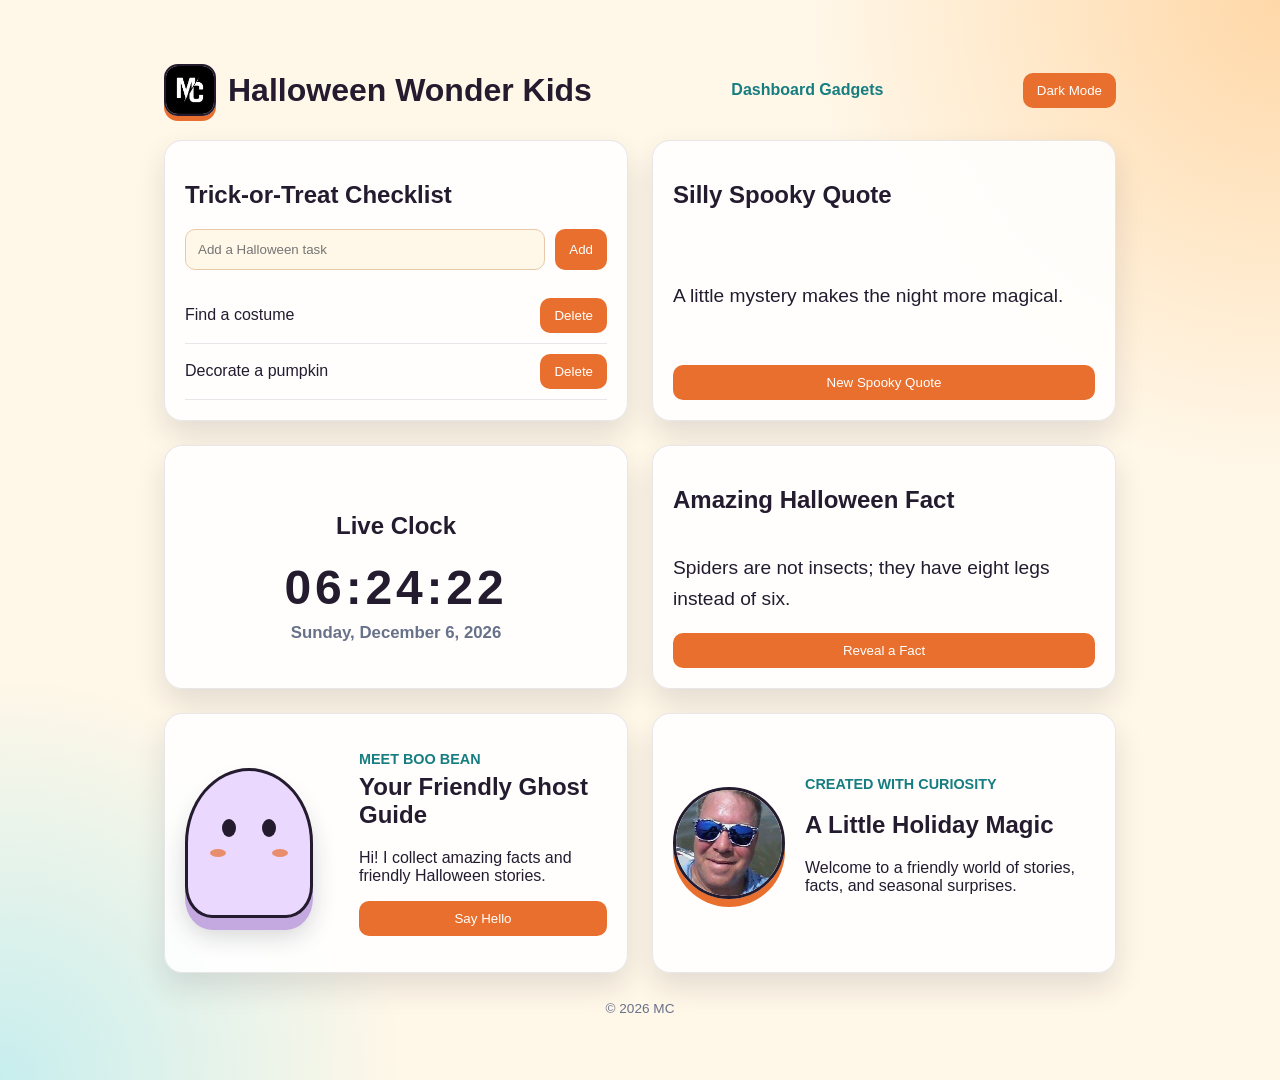
==== index.html @ c5d3e836 "Create Halloween Wonder Kids project" ====
<!DOCTYPE html>
<html lang="en">
  <head>
    <meta charset="UTF-8" />
    <meta name="viewport" content="width=device-width, initial-scale=1.0" />
    <title>Halloween Wonder Kids</title>
    <link rel="stylesheet" href="style.css" />
  </head>
  <body class="halloween-theme">
    <div class="leaf-layer" aria-hidden="true"></div>
    <div class="ghost-layer" aria-hidden="true"></div>
    <div class="app">
      <header class="topbar">
        <div class="brand-lockup">
          <img src="mc-logo.jpg" alt="MC logo" class="brand-logo" />
          <h1>Halloween Wonder Kids</h1>
        </div>
        <nav class="page-nav">
          <a href="index.html">Dashboard</a>
          <a href="gadgets.html">Gadgets</a>
        </nav>
        <button id="theme-toggle">Dark Mode</button>
      </header>

      <main class="grid">
        <section class="card">
          <h2>Trick-or-Treat Checklist</h2>

          <form id="todo-form">
            <input
              id="todo-input"
              type="text"
              placeholder="Add a Halloween task"
              autocomplete="off"
            />
            <button type="submit">Add</button>
          </form>

          <ul id="todo-list"></ul>
        </section>

        <section class="card quote-card">
          <h2>Silly Spooky Quote</h2>
          <p id="quote-text">“Every pumpkin has a little light inside.”</p>
          <button id="new-quote">New Spooky Quote</button>
        </section>

        <section class="card clock-card">
          <h2>Live Clock</h2>
          <div id="clock">--:--:--</div>
          <p id="date">--/--/----</p>
        </section>

        <section class="card fact-card">
          <h2>Amazing Halloween Fact</h2>
          <p id="fact-text">Pumpkins are fruits, because they grow from a flower.</p>
          <button id="new-fact">Reveal a Fact</button>
        </section>

        <section class="card character-card">
          <div class="character-art" aria-label="Boo Bean, a friendly cartoon ghost" role="img">
            <div class="character-eye character-eye-left"></div>
            <div class="character-eye character-eye-right"></div>
            <div class="character-cheek character-cheek-left"></div>
            <div class="character-cheek character-cheek-right"></div>
          </div>
          <div class="character-copy">
            <p class="character-label">Meet Boo Bean</p>
            <h2>Your Friendly Ghost Guide</h2>
            <p id="character-message">Hi! I collect amazing facts and friendly Halloween stories.</p>
            <button id="character-button">Say Hello</button>
          </div>
        </section>

        <section class="card creator-card">
          <img src="mc-pic.jpg" alt="Photo of the creator" class="creator-photo" />
          <div>
            <p class="character-label">Created with curiosity</p>
            <h2>A Little Holiday Magic</h2>
            <p>Welcome to a friendly world of stories, facts, and seasonal surprises.</p>
          </div>
        </section>
      </main>

      <footer class="site-footer">&copy; 2026 MC</footer>
    </div>

    <script src="falling-leaves.js"></script>
    <script src="script.js"></script>
  </body>
</html>
---- style.css ----
:root {
  --bg: #f3f5ff;
  --card: #ffffff;
  --card-strong: #f8f8ff;
  --text: #181d31;
  --muted: #68718a;
  --primary: #6c63ff;
  --primary-dark: #4d43d6;
  --operator: #eef1ff;
  --shadow: 0 20px 50px rgba(108, 99, 255, 0.18);
}

* {
  box-sizing: border-box;
}

body {
  margin: 0;
  font-family: Arial, sans-serif;
  background: #f4f7ff;
  color: #1f2937;
  overflow-x: hidden;
  transition: background 0.2s ease, color 0.2s ease;
}

body.dark {
  background: #111827;
  color: #f9fafb;
}

.app {
  position: relative;
  z-index: 2;
  max-width: 1000px;
  margin: 40px auto;
  padding: 24px;
}

.site-footer {
  margin-top: 28px;
  color: #68718a;
  font-size: 0.85rem;
  text-align: center;
}

.leaf-layer {
  position: fixed;
  inset: 0;
  z-index: 0;
  overflow: hidden;
  pointer-events: none;
}

.ghost-layer {
  position: fixed;
  inset: 0;
  z-index: 1;
  overflow: hidden;
  pointer-events: none;
}

.leaf {
  position: absolute;
  top: -32px;
  left: var(--left);
  width: var(--size);
  height: calc(var(--size) * 0.58);
  border-radius: 100% 0 100% 0;
  background: var(--leaf-color);
  opacity: 0.8;
  transform: rotate(45deg);
  animation: leaf-fall var(--duration) linear var(--delay) infinite;
}

@keyframes leaf-fall {
  0% {
    transform: translate3d(0, -40px, 0) rotate(25deg);
  }

  50% {
    transform: translate3d(var(--sway), 55vh, 0) rotate(200deg);
  }

  100% {
    transform: translate3d(calc(var(--sway) * -1), 110vh, 0) rotate(390deg);
  }
}

.ghost {
  position: absolute;
  bottom: var(--bottom);
  left: -70px;
  width: var(--ghost-size);
  height: calc(var(--ghost-size) * 1.15);
  border-radius: 50% 50% 18% 18%;
  background: var(--ghost-color);
  border: 2px solid #241b2f;
  box-shadow: 0 0 16px rgba(232, 111, 45, 0.45);
  animation: ghost-scurry var(--ghost-duration) linear var(--ghost-delay) infinite;
}

.ghost::before {
  position: absolute;
  top: 35%;
  left: 28%;
  width: 7px;
  height: 9px;
  border-radius: 50%;
  background: #241b2f;
  box-shadow: 14px 0 #241b2f;
  content: '';
}

.ghost-bag {
  position: absolute;
  right: -12px;
  bottom: 2px;
  width: 18px;
  height: 20px;
  border-radius: 4px 4px 8px 8px;
  background: var(--bag-color);
  transform: rotate(12deg);
}

@keyframes ghost-scurry {
  0% {
    transform: translateX(-90px) scaleX(0.9);
  }

  50% {
    transform: translateX(50vw) translateY(-10px) scaleX(1);
  }

  100% {
    transform: translateX(calc(100vw + 100px)) scaleX(0.9);
  }
}

@media (prefers-reduced-motion: reduce) {
  .leaf-layer,
  .ghost-layer {
    display: none;
  }
}

.topbar {
  display: flex;
  justify-content: space-between;
  align-items: center;
  margin-bottom: 24px;
  gap: 20px;
}

.brand-lockup {
  display: flex;
  align-items: center;
  gap: 12px;
}

.brand-lockup h1 {
  margin: 0;
}

.brand-logo {
  width: 52px;
  height: 52px;
  border: 2px solid #241b2f;
  border-radius: 14px;
  object-fit: cover;
  box-shadow: 0 5px 0 #e86f2d;
}
}

.page-nav {
  display: flex;
  gap: 16px;
}

.page-nav a {
  color: inherit;
  font-weight: 600;
  text-decoration: none;
}

.page-nav a:hover {
  text-decoration: underline;
}

.grid {
  display: grid;
  grid-template-columns: repeat(2, minmax(0, 1fr));
  gap: 24px;
}

.card {
  background: rgba(255, 255, 255, 0.8);
  border-radius: 18px;
  padding: 20px;
  box-shadow: 0 10px 25px rgba(0, 0, 0, 0.08);
}

body.dark .card {
  background: #1f2937;
}

#todo-form {
  display: flex;
  gap: 10px;
  margin-bottom: 18px;
}

#todo-input {
  flex: 1;
  padding: 12px;
  border-radius: 10px;
  border: 1px solid #d1d5db;
}

button {
  border: none;
  border-radius: 10px;
  padding: 10px 14px;
  cursor: pointer;
  background: #4f46e5;
  color: white;
}

#todo-list {
  list-style: none;
  padding: 0;
  margin: 0;
}

#todo-list li {
  display: flex;
  justify-content: space-between;
  align-items: center;
  padding: 10px 0;
  border-bottom: 1px solid #e5e7eb;
}

.delete-btn {
  background: #ef4444;
}

.quote-card {
  display: flex;
  flex-direction: column;
  justify-content: space-between;
  min-height: 220px;
}

#quote-text {
  font-size: 1.2rem;
  line-height: 1.6;
}

.clock-card {
  display: flex;
  flex-direction: column;
  justify-content: center;
  align-items: center;
  min-height: 160px;
}

#clock {
  font-size: clamp(2rem, 4vw, 3rem);
  font-weight: 700;
  letter-spacing: 0.08em;
}

#date {
  margin: 8px 0 0;
  font-size: 1.05rem;
  font-weight: 600;
  color: #68718a;
  text-align: center;
}

.fact-card {
  display: flex;
  flex-direction: column;
  justify-content: space-between;
  min-height: 220px;
}

.gadget-card {
  min-height: 220px;
}

.gadget-output {
  font-size: 2rem;
  font-weight: 700;
  text-align: center;
}

.gadget-card button {
  width: 100%;
}

.timer-buttons {
  display: grid;
  grid-template-columns: repeat(3, 1fr);
  gap: 8px;
}

.timer-buttons button {
  padding: 10px 6px;
}

.story-buttons {
  display: grid;
  grid-template-columns: repeat(2, 1fr);
  gap: 8px;
}

.story-buttons button {
  padding: 10px 6px;
}

.story-status {
  margin-bottom: 0;
  color: #68718a;
  font-size: 0.9rem;
  text-align: center;
}

.mystery-card p {
  line-height: 1.6;
}

.countdown-card {
  text-align: center;
}

.mystery-card.reveal {
  animation: reveal-card 0.45s ease;
}

@keyframes reveal-card {
  0% {
    transform: translateY(8px);
    opacity: 0.5;
  }

  100% {
    transform: translateY(0);
    opacity: 1;
  }
}

#fact-text {
  font-size: 1.2rem;
  line-height: 1.6;
}

.character-card {
  display: grid;
  grid-template-columns: 150px 1fr;
  align-items: center;
  gap: 24px;
  min-height: 260px;
}

.creator-card {
  display: flex;
  align-items: center;
  gap: 20px;
  min-height: 180px;
}

.creator-photo {
  width: 112px;
  height: 112px;
  flex: 0 0 auto;
  border: 3px solid #241b2f;
  border-radius: 50%;
  object-fit: cover;
  box-shadow: 0 8px 0 #e86f2d;
}

.character-art {
  position: relative;
  width: 128px;
  height: 150px;
  border: 3px solid #241b2f;
  border-radius: 52% 52% 22% 22%;
  background: #ead8ff;
  box-shadow: 0 12px 0 #c3a9df, 0 18px 24px rgba(36, 27, 47, 0.18);
  animation: character-float 3s ease-in-out infinite;
}

.character-eye {
  position: absolute;
  top: 48px;
  width: 14px;
  height: 18px;
  border-radius: 50%;
  background: #241b2f;
}

.character-eye-left {
  left: 34px;
}

.character-eye-right {
  right: 34px;
}

.character-cheek {
  position: absolute;
  top: 78px;
  width: 16px;
  height: 8px;
  border-radius: 50%;
  background: #e86f2d;
  opacity: 0.7;
}

.character-cheek-left {
  left: 22px;
}

.character-cheek-right {
  right: 22px;
}

.character-label {
  margin: 0 0 6px;
  color: #167d80;
  font-size: 0.9rem;
  font-weight: 700;
  text-transform: uppercase;
}

.character-copy h2 {
  margin-top: 0;
}

.character-copy button {
  width: 100%;
}

@keyframes character-float {
  0%,
  100% {
    transform: translateY(0) rotate(-2deg);
  }

  50% {
    transform: translateY(-8px) rotate(2deg);
  }
}

.halloween-theme {
  --halloween-ink: #241b2f;
  --halloween-orange: #e86f2d;
  --halloween-teal: #167d80;
  --halloween-cream: #fff7e8;
  background: #fff7e8;
  color: var(--halloween-ink);
  background-image: radial-gradient(circle at top right, #ffd8a8 0, transparent 28%),
    radial-gradient(circle at bottom left, #c7eeee 0, transparent 24%);
}

.halloween-theme .card {
  background: rgba(255, 255, 255, 0.88);
  border: 1px solid rgba(36, 27, 47, 0.1);
  box-shadow: 0 14px 30px rgba(36, 27, 47, 0.12);
}

.halloween-theme h1,
.halloween-theme h2 {
  color: var(--halloween-ink);
}

.halloween-theme button {
  background: var(--halloween-orange);
}

.halloween-theme button:hover {
  background: #c9571d;
}

.halloween-theme .page-nav a {
  color: var(--halloween-teal);
}

.halloween-theme #todo-input,
.halloween-theme input,
.halloween-theme select {
  border-color: #e8c9a9;
  background: var(--halloween-cream);
  color: var(--halloween-ink);
}

body.dark.halloween-theme {
  background: #17121d;
  color: #fff7e8;
  background-image: radial-gradient(circle at top right, #55341e 0, transparent 28%),
    radial-gradient(circle at bottom left, #123f42 0, transparent 24%);
}

body.dark.halloween-theme .card {
  background: rgba(42, 31, 49, 0.94);
  border-color: rgba(255, 247, 232, 0.12);
}

body.dark.halloween-theme h1,
body.dark.halloween-theme h2 {
  color: #fff7e8;
}

body.dark.halloween-theme .character-art {
  border-color: #fff7e8;
}

body.dark.halloween-theme .brand-logo,
body.dark.halloween-theme .creator-photo {
  border-color: #fff7e8;
}

@media (max-width: 700px) {
  .app {
    width: 100%;
    margin: 0 auto;
    padding: 16px;
  }

  .topbar {
    flex-direction: column;
    align-items: stretch;
    gap: 14px;
  }

  .brand-lockup {
    align-items: center;
  }

  .brand-lockup h1 {
    font-size: 1.55rem;
  }

  .page-nav {
    justify-content: space-between;
  }

  .topbar > button {
    width: 100%;
  }

  .grid {
    grid-template-columns: 1fr;
  }

  #todo-form {
    flex-direction: column;
  }

  #todo-form button {
    width: 100%;
  }

  .timer-buttons,
  .story-buttons {
    grid-template-columns: 1fr;
  }

  .card {
    padding: 16px;
  }

  .character-card {
    grid-template-columns: 1fr;
    text-align: center;
  }

  .character-art {
    margin: 0 auto;
  }

  .creator-card {
    flex-direction: column;
    text-align: center;
  }
}
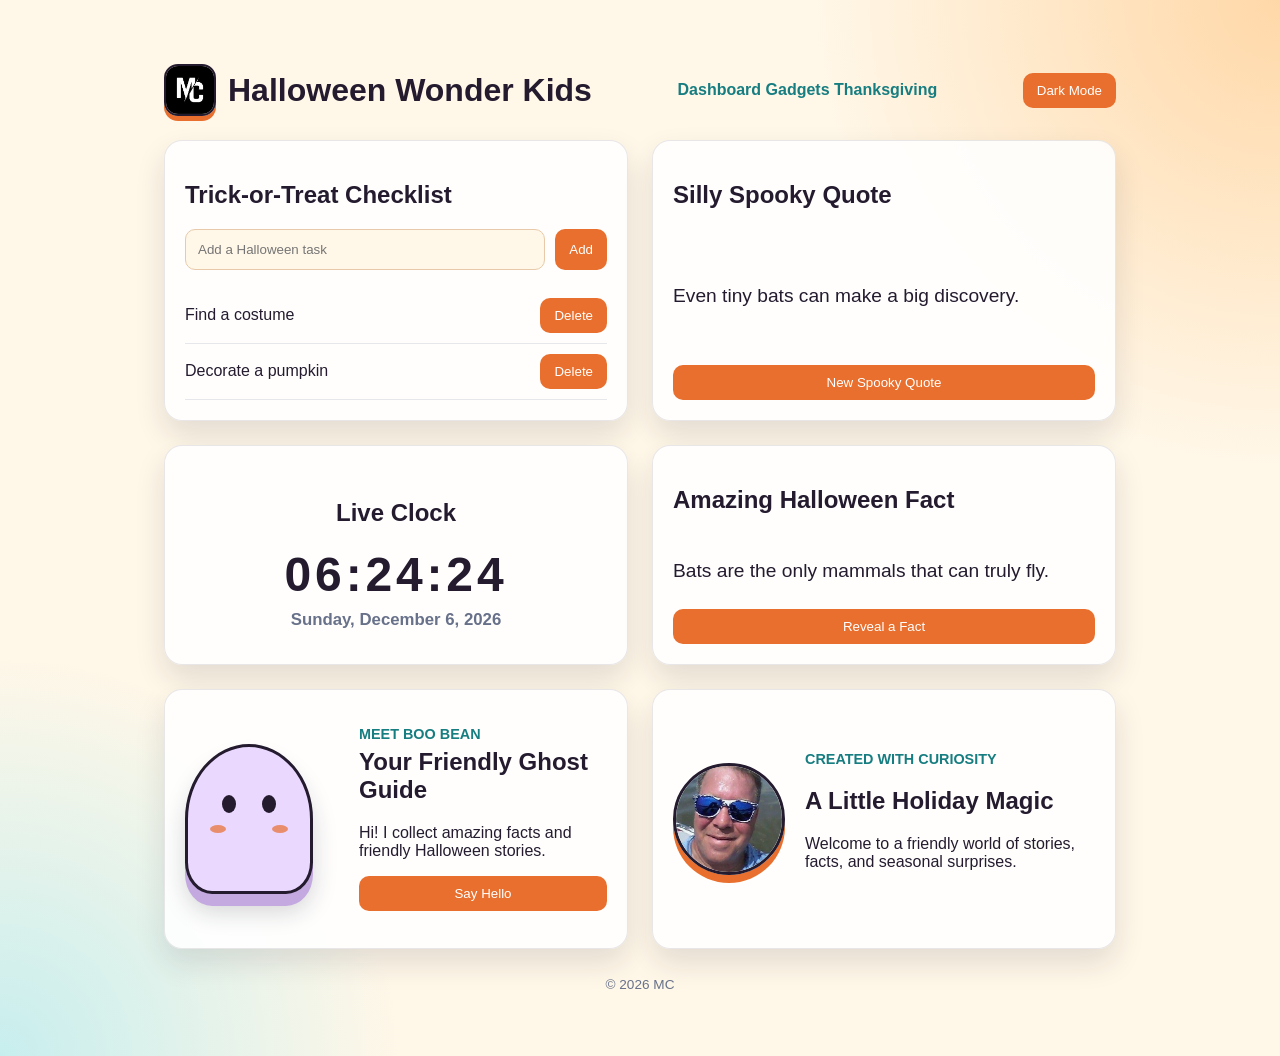
==== commit 7fb612af: "Add Thanksgiving holiday project" ====
--- a/index.html
+++ b/index.html
@@ -18,6 +18,7 @@
         <nav class="page-nav">
           <a href="index.html">Dashboard</a>
           <a href="gadgets.html">Gadgets</a>
+          <a href="thanksgiving/index.html">Thanksgiving</a>
         </nav>
         <button id="theme-toggle">Dark Mode</button>
       </header>
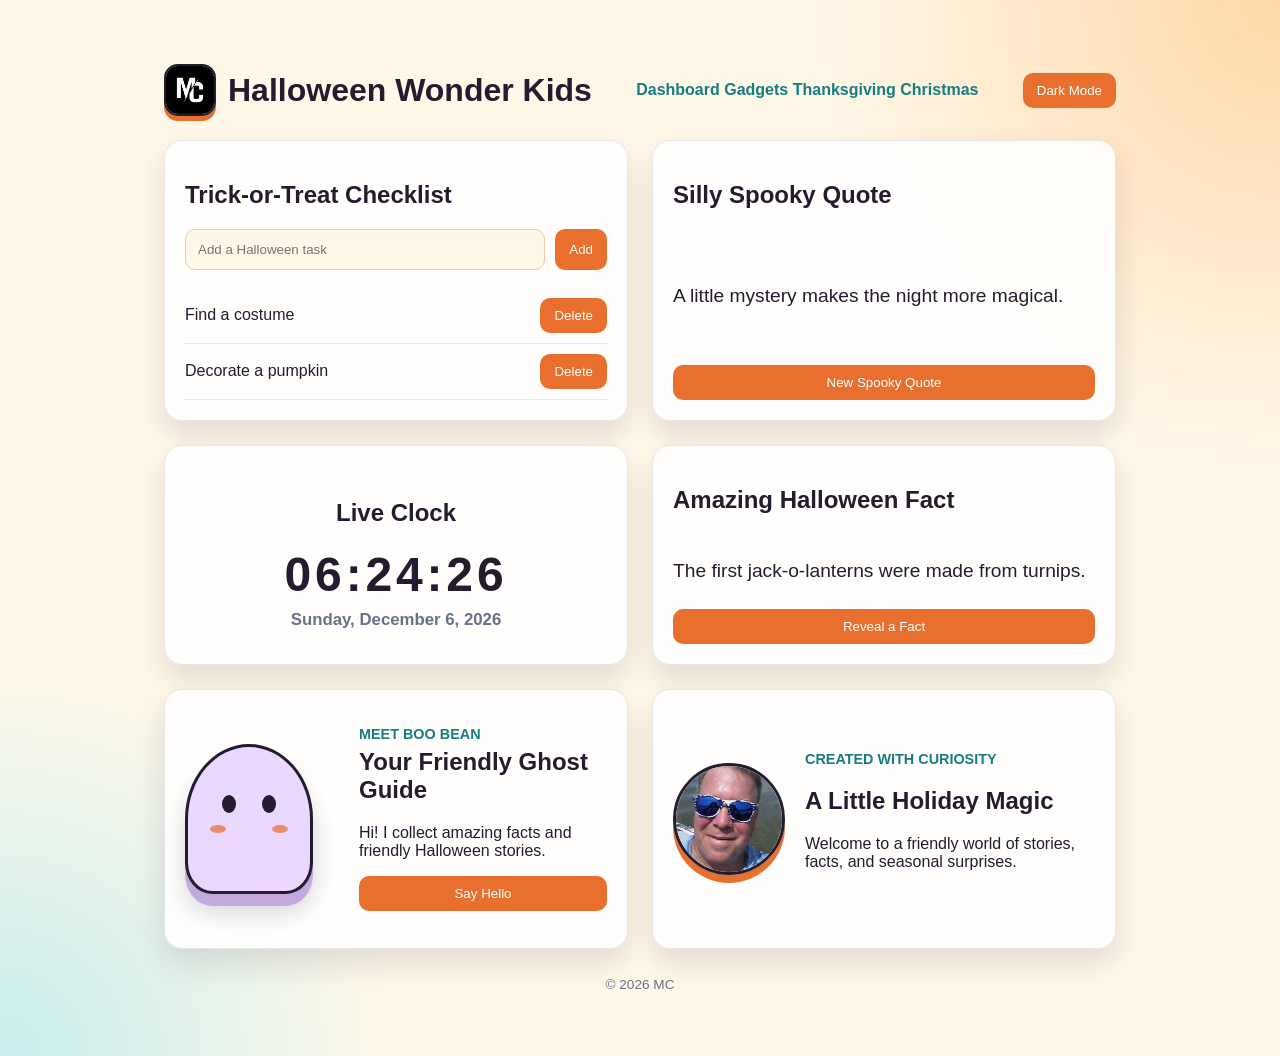
==== commit 3b795d87: "Complete holiday navigation links" ====
--- a/index.html
+++ b/index.html
@@ -19,6 +19,7 @@
           <a href="index.html">Dashboard</a>
           <a href="gadgets.html">Gadgets</a>
           <a href="thanksgiving/index.html">Thanksgiving</a>
+          <a href="christmas/index.html">Christmas</a>
         </nav>
         <button id="theme-toggle">Dark Mode</button>
       </header>
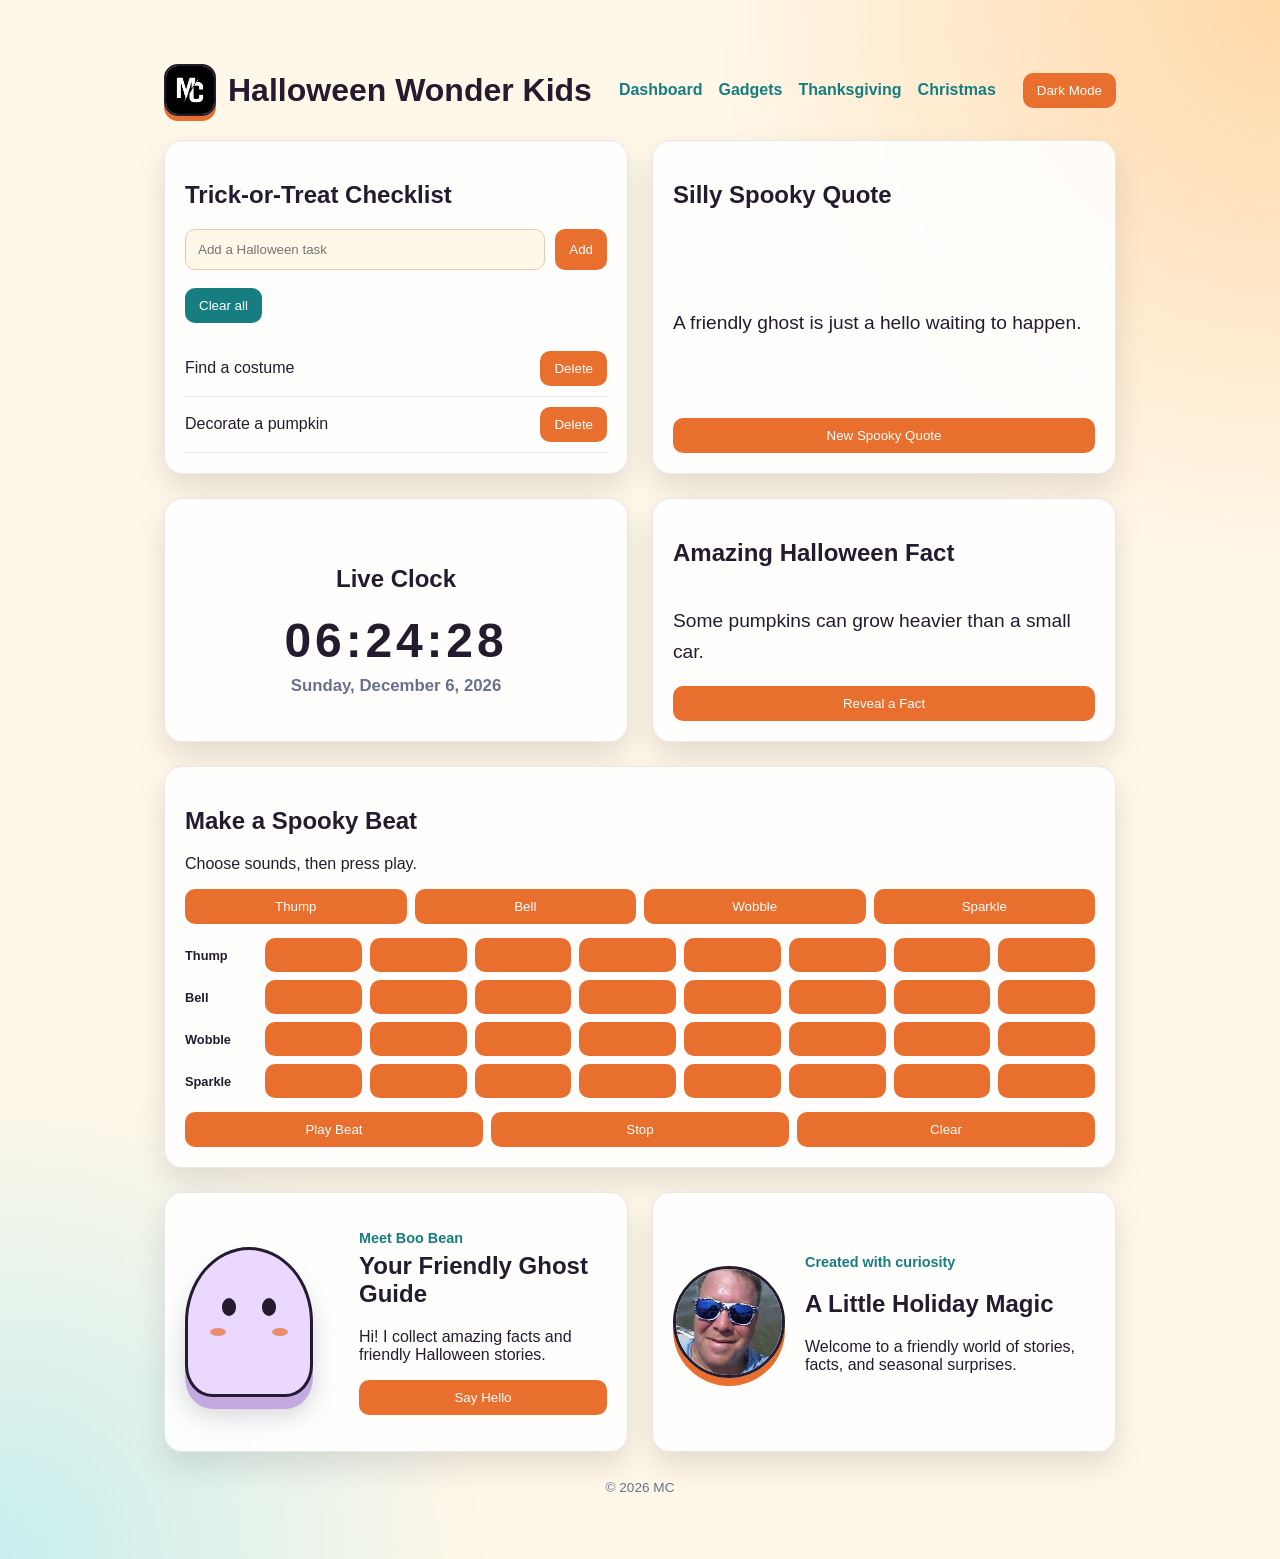
==== commit c6a2e3af: "Polish Halloween dashboard" ====
--- a/index.html
+++ b/index.html
@@ -38,6 +38,8 @@
             <button type="submit">Add</button>
           </form>
 
+          <button id="clear-tasks" type="button">Clear all</button>
+
           <ul id="todo-list"></ul>
         </section>
 
@@ -57,6 +59,23 @@
           <h2>Amazing Halloween Fact</h2>
           <p id="fact-text">Pumpkins are fruits, because they grow from a flower.</p>
           <button id="new-fact">Reveal a Fact</button>
+        </section>
+
+        <section class="card beat-maker-card">
+          <h2>Make a Spooky Beat</h2>
+          <p id="beat-status">Choose sounds, then press play.</p>
+          <div class="beat-sounds" aria-label="Sound choices">
+            <button class="sound-button" type="button" data-sound="thump">Thump</button>
+            <button class="sound-button" type="button" data-sound="bell">Bell</button>
+            <button class="sound-button" type="button" data-sound="wobble">Wobble</button>
+            <button class="sound-button" type="button" data-sound="sparkle">Sparkle</button>
+          </div>
+          <div id="beat-grid" class="beat-grid" aria-label="Eight-step beat pattern"></div>
+          <div class="beat-controls">
+            <button id="play-beat" type="button">Play Beat</button>
+            <button id="stop-beat" type="button">Stop</button>
+            <button id="clear-beat" type="button">Clear</button>
+          </div>
         </section>
 
         <section class="card character-card">
--- a/style.css
+++ b/style.css
@@ -21,6 +21,13 @@
   color: #1f2937;
   overflow-x: hidden;
   transition: background 0.2s ease, color 0.2s ease;
+}
+
+button,
+input,
+.card,
+.page-nav a {
+  transition: all 0.2s ease;
 }
 
 body.dark {
@@ -169,7 +176,7 @@
   object-fit: cover;
   box-shadow: 0 5px 0 #e86f2d;
 }
-}
+
 
 .page-nav {
   display: flex;
@@ -206,6 +213,11 @@
 #todo-form {
   display: flex;
   gap: 10px;
+  margin-bottom: 18px;
+}
+
+#clear-tasks {
+  background: #167d80;
   margin-bottom: 18px;
 }
 
@@ -352,6 +364,62 @@
 #fact-text {
   font-size: 1.2rem;
   line-height: 1.6;
+}
+
+.beat-maker-card {
+  grid-column: 1 / -1;
+}
+
+.beat-sounds,
+.beat-controls {
+  display: grid;
+  grid-template-columns: repeat(4, 1fr);
+  gap: 8px;
+  margin-top: 14px;
+}
+
+.beat-controls {
+  grid-template-columns: repeat(3, 1fr);
+}
+
+.sound-button {
+  background: #167d80;
+}
+
+.beat-grid {
+  display: grid;
+  gap: 8px;
+  margin-top: 14px;
+}
+
+.beat-row {
+  display: grid;
+  grid-template-columns: 72px repeat(8, 1fr);
+  gap: 8px;
+}
+
+.beat-row-label {
+  align-self: center;
+  color: #241b2f;
+  font-size: 0.8rem;
+  font-weight: 700;
+  text-transform: capitalize;
+}
+
+.beat-cell {
+  min-height: 34px;
+  padding: 6px;
+  background: #ead8ff;
+  border: 2px solid transparent;
+}
+
+.beat-cell.active {
+  background: #e86f2d;
+}
+
+.beat-cell.current {
+  border-color: #241b2f;
+  box-shadow: 0 0 0 2px #fff7e8;
 }
 
 .character-card {
@@ -430,7 +498,6 @@
   color: #167d80;
   font-size: 0.9rem;
   font-weight: 700;
-  text-transform: uppercase;
 }
 
 .character-copy h2 {
